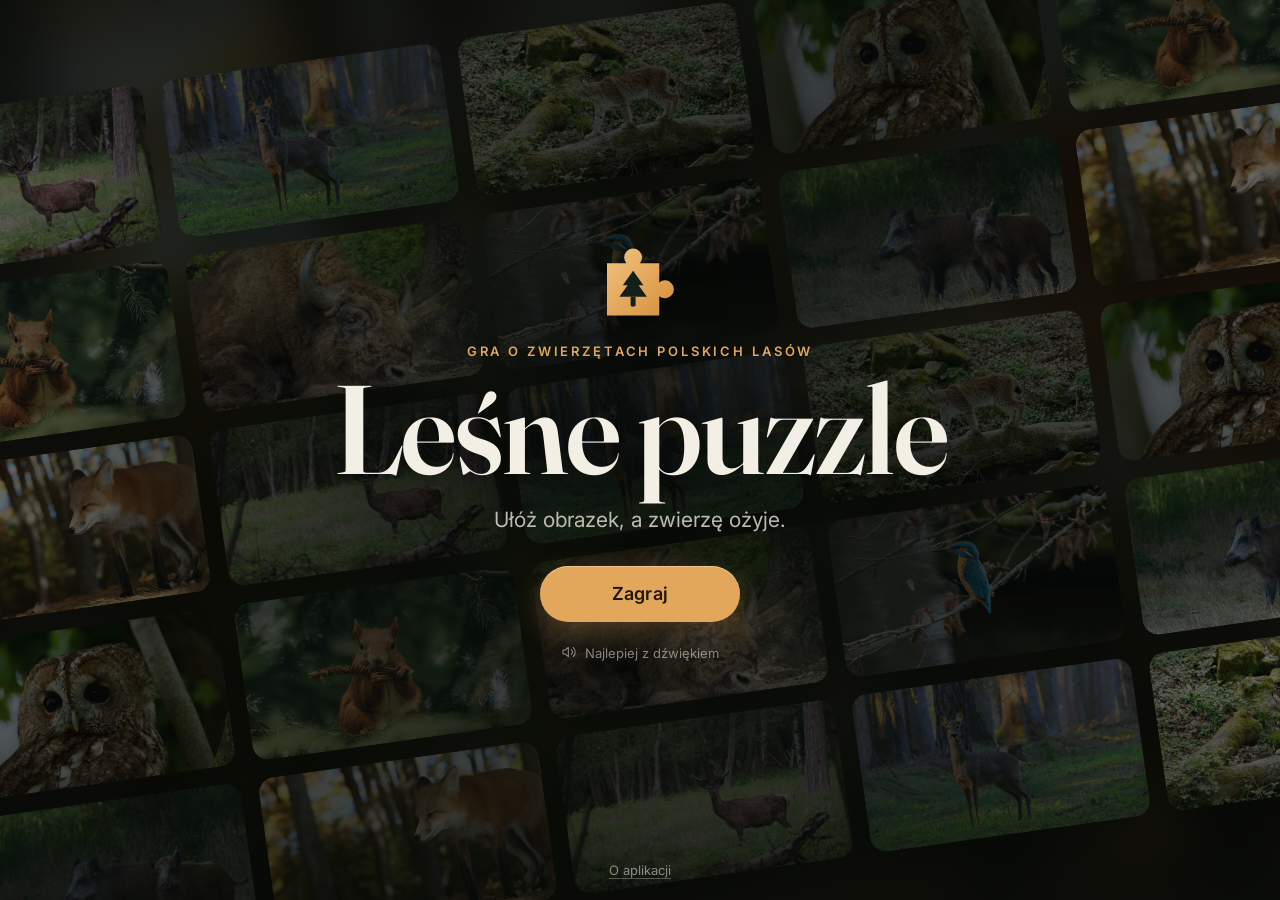
==== app/index.html @ a963c036 "Kody QR: ułóż wybrane zwierzę w telefonie, w trybie W pokoju Na komputerze bez AR wybór zwierzęcia o" ====
<!doctype html>
<html lang="pl">
  <head>
    <meta charset="utf-8">
    <meta name="viewport" content="width=device-width, initial-scale=1, viewport-fit=cover">
    <meta name="theme-color" content="#0b110d">
    <meta name="description" content="Gra o zwierzętach polskich lasów: ułóż puzzle, a obrazek ożyje.">
    <title>Leśne puzzle</title>
    <link rel="icon" href="media/ikona.svg" type="image/svg+xml">
    <link rel="manifest" href="manifest.json">
    <link rel="preconnect" href="https://fonts.googleapis.com">
    <link rel="preconnect" href="https://fonts.gstatic.com" crossorigin>
    <link rel="stylesheet" href="https://fonts.googleapis.com/css2?family=Fraunces:opsz,wght@9..144,500..700&family=Inter:wght@400..600&display=swap">
    <link rel="stylesheet" href="css/podstawa.css">
    <link rel="stylesheet" href="css/tytul.css">
    <link rel="stylesheet" href="css/menu.css">
    <link rel="stylesheet" href="css/gra.css">
    <link rel="stylesheet" href="css/info.css">
    <link rel="stylesheet" href="css/ar.css">
    <link rel="stylesheet" href="css/telefon.css">
    <script type="module" src="js/main.js"></script>
  </head>
  <body>
    <div class="app" id="app" data-screen="title">
      <div class="backdrop" id="backdrop" aria-hidden="true">
        <div class="backdrop__layer"></div>
        <div class="backdrop__layer"></div>
      </div>
      <div class="grain" aria-hidden="true"></div>

      <!-- Ekran tytułowy -->
      <section class="screen title" id="titleScreen" data-name="title" aria-labelledby="titleHeading">
        <div class="title__mosaic" id="mosaic" aria-hidden="true"></div>
        <div class="title__shade" aria-hidden="true"></div>
        <div class="title__content">
          <span class="title__logo" data-logo></span>
          <p class="overline title__overline">Gra o zwierzętach polskich lasów</p>
          <h1 class="title__heading" id="titleHeading">Leśne puzzle</h1>
          <p class="title__text" id="titleText">Ułóż obrazek, a zwierzę ożyje.</p>
          <button class="btn btn--primary btn--large title__button" id="enterButton" type="button" disabled>Zagraj</button>
          <p class="title__hint"><span data-icon="soundOn"></span>Najlepiej z dźwiękiem</p>
        </div>
        <footer class="title__footer">
          <button class="link" type="button" data-action="about">O aplikacji</button>
        </footer>
      </section>

      <!-- Wybór zwierzęcia i poziomu -->
      <section class="screen menu" id="menuScreen" data-name="menu" aria-labelledby="menuHeading" inert>
        <header class="menu__header">
          <div class="brand"><span data-logo></span><span class="brand__name">Leśne puzzle</span></div>
          <div class="tools">
            <button class="icon-btn" type="button" data-action="about" aria-label="O aplikacji"><span data-icon="info"></span></button>
            <button class="icon-btn sound-btn" type="button" aria-label="Wycisz dźwięk">
              <span class="sound-btn__on" data-icon="soundOn"></span><span class="sound-btn__off" data-icon="soundOff"></span>
            </button>
          </div>
        </header>
        <div class="menu__body">
          <div class="menu__intro">
            <div class="menu__titles">
              <p class="overline">Zwierzęta polskich lasów</p>
              <h2 class="menu__heading" id="menuHeading" tabindex="-1">Wybierz zwierzę</h2>
              <p class="menu__stats" id="menuStats"></p>
            </div>
            <div class="modes" id="modes" role="radiogroup" aria-label="Tryb gry" hidden></div>
            <div class="levels" id="levels" role="radiogroup" aria-label="Poziom trudności"></div>
          </div>
          <ul class="cards" id="cards" aria-label="Zwierzęta"></ul>
        </div>
      </section>

      <!-- Gra: plansza, ożywający obraz i informacja o zwierzęciu -->
      <section class="screen game" id="gameScreen" data-name="game" data-phase="idle" aria-labelledby="gameTitle" inert>
        <header class="topbar">
          <button class="icon-btn topbar__back" type="button" data-action="back" aria-label="Wróć do wyboru zwierząt">
            <span data-icon="back"></span><span class="topbar__back-label">Wszystkie zwierzęta</span>
          </button>
          <div class="topbar__titles">
            <h1 class="topbar__title" id="gameTitle"></h1>
            <p class="topbar__meta"><span id="gameMeta"></span><span class="topbar__hint" id="gameHint"></span></p>
          </div>
          <div class="meter" aria-hidden="true">
            <div class="meter__track" id="meter"></div>
            <span class="meter__text" id="meterText"></span>
          </div>
          <div class="tools">
            <button class="icon-btn" type="button" data-action="peek" aria-label="Pokaż na chwilę cały obrazek"><span data-icon="eye"></span></button>
            <button class="icon-btn sound-btn" type="button" aria-label="Wycisz dźwięk">
              <span class="sound-btn__on" data-icon="soundOn"></span><span class="sound-btn__off" data-icon="soundOff"></span>
            </button>
          </div>
        </header>

        <main class="table" id="table">
          <div class="tray" id="tray">
            <img class="tray__ghost" id="ghost" alt="">
            <svg class="tray__slots" id="slots" aria-hidden="true"></svg>
            <img class="tray__peek" id="peek" alt="">
          </div>
        </main>

        <div class="stage" id="stage">
          <div class="stage__media">
            <img class="stage__photo" id="photo" alt="">
            <video class="stage__video" id="video" playsinline preload="none"></video>
          </div>
          <div class="stage__sweep"></div>
        </div>

        <button class="btn btn--primary btn--large play-fallback" id="playFallback" type="button" hidden>▶ Zobacz, jak ożywa</button>
        <button class="btn btn--ghost btn--small skip" id="skipFilm" type="button">Pomiń<span data-icon="skip"></span></button>
        <section class="info" id="info" aria-label="Informacja o zwierzęciu"></section>
        <p class="sr-only" id="gameLive" role="status" aria-live="polite"></p>
      </section>

      <!-- Tryb „W pokoju”: warstwa przycisków nad obrazem z kamery. W sesji AR widać tylko tę sekcję. -->
      <section class="screen ar" id="arScreen" data-name="ar" data-phase="idle" aria-labelledby="arTitle" inert>
        <header class="topbar">
          <button class="icon-btn topbar__back" type="button" data-action="back" aria-label="Wróć do wyboru zwierząt">
            <span data-icon="back"></span>
          </button>
          <div class="topbar__titles">
            <h1 class="topbar__title" id="arTitle"></h1>
            <p class="topbar__meta"><span id="arMeta"></span></p>
          </div>
          <div class="meter" aria-hidden="true">
            <div class="meter__track" id="arMeter"></div>
            <span class="meter__text" id="arMeterText"></span>
          </div>
          <div class="tools">
            <button class="icon-btn" type="button" data-action="move-board" aria-label="Przestaw planszę"><span data-icon="move"></span></button>
            <button class="icon-btn" type="button" data-action="peek" aria-label="Pokaż na chwilę cały obrazek"><span data-icon="eye"></span></button>
            <button class="icon-btn sound-btn" type="button" aria-label="Wycisz dźwięk">
              <span class="sound-btn__on" data-icon="soundOn"></span><span class="sound-btn__off" data-icon="soundOff"></span>
            </button>
          </div>
        </header>

        <p class="ar__hint" id="arHint"></p>

        <div class="ar__sizes" id="arSizes" role="radiogroup" aria-label="Rozmiar planszy">
          <button class="ar__size" type="button" role="radio" data-size="stol">Stół</button>
          <button class="ar__size" type="button" role="radio" data-size="podloga">Podłoga</button>
        </div>

        <button class="btn btn--primary btn--large ar__start" id="arStart" type="button" hidden>Uruchom</button>
        <button class="btn btn--primary btn--large play-fallback" id="arPlayFallback" type="button" hidden>▶ Zobacz, jak ożywa</button>
        <button class="btn btn--ghost btn--small skip" id="arSkip" type="button">Pomiń<span data-icon="skip"></span></button>
        <section class="info" id="arInfo" aria-label="Informacja o zwierzęciu"></section>

        <div class="ar__confirm" id="arConfirm" role="alertdialog" aria-labelledby="arConfirmTitle" aria-describedby="arConfirmText" hidden>
          <div class="dialog__panel">
            <h2 class="dialog__title" id="arConfirmTitle"></h2>
            <p class="dialog__text" id="arConfirmText"></p>
            <div class="dialog__actions">
              <button class="btn btn--ghost" id="arConfirmCancel" type="button"></button>
              <button class="btn btn--primary" id="arConfirmOk" type="button"></button>
            </div>
          </div>
        </div>

        <p class="sr-only" id="arLive" role="status" aria-live="polite"></p>
        <p class="ar__fps" id="arFps" hidden></p>
      </section>

      <dialog class="dialog" id="confirmDialog" aria-labelledby="confirmTitle" aria-describedby="confirmText">
        <form class="dialog__panel" method="dialog">
          <h2 class="dialog__title" id="confirmTitle"></h2>
          <p class="dialog__text" id="confirmText"></p>
          <div class="dialog__actions">
            <button class="btn btn--ghost" id="confirmCancel" value="cancel" autofocus></button>
            <button class="btn btn--primary" id="confirmOk" value="ok"></button>
          </div>
        </form>
      </dialog>

      <dialog class="dialog dialog--wide" id="phoneDialog" aria-labelledby="phoneTitle" aria-describedby="phoneMeta">
        <form class="dialog__panel" method="dialog">
          <button class="icon-btn dialog__close" type="button" data-close aria-label="Zamknij"><span data-icon="close"></span></button>
          <h2 class="dialog__title phone__title" id="phoneTitle"></h2>
          <p class="phone__meta" id="phoneMeta"></p>
          <div class="phone__options">
            <section class="phone__option" aria-labelledby="phoneScreenLabel">
              <h3 class="phone__label" id="phoneScreenLabel">Na ekranie</h3>
              <img class="phone__thumb" id="phoneThumb" alt="">
              <p class="phone__text">Układasz myszką, tu, na tym komputerze.</p>
              <button class="btn btn--primary" value="ok" autofocus>Ułóż na ekranie</button>
            </section>
            <section class="phone__option" aria-labelledby="phoneQrLabel">
              <h3 class="phone__label" id="phoneQrLabel">Ułóż w telefonie</h3>
              <div class="phone__qr" id="phoneQr"></div>
              <p class="phone__text">Zeskanuj kod QR aparatem telefonu, a obrazek ułożysz na podłodze albo stole w swoim pokoju.</p>
              <p class="phone__small">Tryb W pokoju działa na Androidzie w Chrome. Na iPhonie ułożysz obrazek na ekranie telefonu.</p>
            </section>
          </div>
        </form>
      </dialog>

      <dialog class="dialog dialog--wide" id="aboutDialog" aria-labelledby="aboutTitle">
        <div class="dialog__panel about">
          <button class="icon-btn dialog__close" type="button" data-close aria-label="Zamknij"><span data-icon="close"></span></button>
          <div class="about__head">
            <span class="about__logo" data-logo></span>
            <div>
              <h2 class="dialog__title" id="aboutTitle">Leśne puzzle</h2>
              <p class="about__tagline">Interaktywna układanka przyrodnicza · wersja 1.0</p>
            </div>
          </div>

          <div class="tabs" role="tablist" aria-label="Informacje o aplikacji">
            <button class="tabs__tab" type="button" role="tab" id="tabAbout" aria-controls="panelAbout" aria-selected="true">O aplikacji</button>
            <button class="tabs__tab" type="button" role="tab" id="tabHowTo" aria-controls="panelHowTo" aria-selected="false" tabindex="-1">Jak grać</button>
            <button class="tabs__tab" type="button" role="tab" id="tabLegal" aria-controls="panelLegal" aria-selected="false" tabindex="-1">Informacje prawne</button>
          </div>

          <section class="tabs__panel" role="tabpanel" id="panelAbout" aria-labelledby="tabAbout" tabindex="0">
            <p>Leśne puzzle łączą klasyczną układankę z edukacją przyrodniczą. Każda plansza przedstawia jeden z dziewięciu gatunków typowych dla polskich lasów, od lisa i sarny po żubra i zimorodka. Ostatni element uruchamia sekwencję, w której fotografia płynnie przechodzi w ruch, a po niej pojawia się karta gatunku z najważniejszymi faktami i mapą występowania w Polsce.</p>
            <h3>Technologia</h3>
            <ul class="about__list">
              <li>Kształty elementów są wyznaczane proceduralnie z krzywych Béziera, dlatego każda rozgrywka dzieli obraz inaczej.</li>
              <li>Adaptacyjny silnik układu na bieżąco dobiera wielkość planszy i rozmieszczenie elementów do proporcji ekranu, od smartfona trzymanego pionowo po szeroki monitor.</li>
              <li>Kadr układanki odpowiada pierwszej klatce sekwencji wideo (1080p, 24&nbsp;kl./s), więc obraz przechodzi w ruch bez cięcia montażowego.</li>
              <li>Dźwięki interfejsu powstają w czasie rzeczywistym dzięki syntezie Web Audio, bez gotowych plików dźwiękowych.</li>
            </ul>
            <h3>Treści</h3>
            <p>Fakty przyrodnicze opracowano na podstawie publikacji naukowych oraz materiałów Ministerstwa Klimatu i Środowiska, GIOŚ, Lasów Państwowych, parków narodowych i National Geographic Polska. Liczebności gatunków podano według najnowszych dostępnych danych.</p>
          </section>

          <section class="tabs__panel" role="tabpanel" id="panelHowTo" aria-labelledby="tabHowTo" tabindex="0" hidden>
            <ul class="about__list">
              <li>Wybierz poziom trudności: łatwy (6 elementów), średni (12) lub trudny (24). Na wyższych poziomach plansza podpowiada coraz mniej.</li>
              <li>Przeciągaj elementy na planszę. Element upuszczony w pobliżu właściwego miejsca sam się do niego dopasuje.</li>
              <li>Przycisk z okiem na chwilę pokazuje cały obrazek.</li>
              <li>Na telefonach, które to obsługują, tryb „W pokoju” kładzie układankę na prawdziwej podłodze lub stole, widzianej przez kamerę. Uważaj na przeszkody, gdy chodzisz z telefonem.</li>
              <li>W trybie „W pokoju” zwierzęta na koniec wyskakują z obrazu.</li>
              <li>Na komputerze po wybraniu zwierzęcia możesz zeskanować kod QR telefonem i ułożyć to samo zwierzę w swoim pokoju. Listki i rekordy z telefonu zapisują się na telefonie.</li>
              <li>Za każde ułożenie na danym poziomie otrzymujesz listek. Do zdobycia jest 27 listków: po jednym za każdy poziom dla każdego gatunku.</li>
            </ul>
            <div class="about__footer">
              <p class="about__small">Postęp i rekordy czasu zapisują się tylko na tym urządzeniu.</p>
              <button class="btn btn--ghost btn--small" id="resetProgress" type="button">Wyzeruj postęp</button>
            </div>
          </section>

          <section class="tabs__panel about__legal" role="tabpanel" id="panelLegal" aria-labelledby="tabLegal" tabindex="0" hidden>
            <p class="about__copyright">© 2026 Leśne puzzle. Wszelkie prawa zastrzeżone, z wyjątkiem materiałów osób trzecich wykorzystanych na licencjach wymienionych poniżej. Kopiowanie, rozpowszechnianie i modyfikowanie aplikacji lub jej części bez zgody właściciela praw jest zabronione.</p>
            <h3>Obraz</h3>
            <p>Fotografie źródłowe pochodzą z serwisu Pexels i są wykorzystane na licencji Pexels. Animacje powstały metodą generatywnej syntezy wideo (AI) na bazie tych autentycznych fotografii przyrodniczych. Ujęcia przeszły selekcję i postprodukcję: korektę kadru, montaż oraz miks dźwięku, dla części gatunków z prawdziwymi nagraniami terenowymi.</p>
            <h3>Dźwięk</h3>
            <ul class="about__list">
              <li>Głos lisa: nagranie l3hrja, parsknięcie jelenia: nagranie DRAGON-STUDIO, oba z serwisu Pixabay, na licencji Pixabay.</li>
              <li>Głos rysia: <a href="https://freesound.org/people/YleArkisto/sounds/243496/" target="_blank" rel="noopener">„Ilves murisee ja mouruaa / One or two lynxes growling”</a>, YleArkisto, Freesound, licencja <a href="https://creativecommons.org/licenses/by/4.0/deed.pl" target="_blank" rel="noopener">CC BY 4.0</a>; fragment wycięty i zmiksowany z obrazem.</li>
              <li>Dźwięki interfejsu: synteza własna.</li>
            </ul>
            <h3>Kartografia i typografia</h3>
            <p>Kontur Polski: Natural Earth (domena publiczna). Przebieg rzek i zasięgi gatunków mają charakter poglądowy. Kroje pisma: Fraunces i Inter, SIL Open Font License 1.1.</p>
            <h3>Oprogramowanie</h3>
            <p>Tryb „W pokoju” korzysta z biblioteki Three.js, licencja MIT.</p>
            <h3>Kamera</h3>
            <p>Tryb „W pokoju” korzysta z kamery tylko po to, żeby pokazać grę w Twoim otoczeniu. Aplikacja nie zapisuje ani nie wysyła obrazu z kamery.</p>
            <h3>Prywatność</h3>
            <p>Aplikacja nie wymaga zakładania konta. Postęp gry jest przechowywany wyłącznie lokalnie, w pamięci tej przeglądarki. Kod QR powstaje na tym urządzeniu i zawiera tylko adres gry z wybranym zwierzęciem i poziomem.</p>
          </section>
        </div>
      </dialog>
    </div>
  </body>
</html>
---- app/css/podstawa.css ----
/* Leśne puzzle: kolory, czcionki, przyciski, tło i okna dialogowe wspólne dla wszystkich ekranów. */

:root {
  --bg: #0b110d;
  --bg-raised: #141d17;
  --ink: #f4efe4;
  --ink-soft: rgba(244, 239, 228, 0.76);
  --ink-faint: rgba(244, 239, 228, 0.52);
  --amber: #e3a75b;
  --amber-strong: #f1b76c;
  --amber-ink: #24170a;
  --glass: rgba(10, 16, 12, 0.6);
  --glass-strong: rgba(13, 20, 15, 0.9);
  --line: rgba(244, 239, 228, 0.12);
  --line-strong: rgba(244, 239, 228, 0.24);
  --font-display: "Fraunces", Georgia, "Times New Roman", serif;
  --font-ui: "Inter", system-ui, -apple-system, "Segoe UI", Roboto, sans-serif;
  --ease-out: cubic-bezier(0.22, 1, 0.36, 1);
  --ease-in-out: cubic-bezier(0.65, 0, 0.35, 1);
  --topbar-h: 72px;
  --gutter: clamp(16px, 3vw, 40px);
  --gutter-left: max(var(--gutter), env(safe-area-inset-left, 0px));
  --gutter-right: max(var(--gutter), env(safe-area-inset-right, 0px));
  color-scheme: dark;
}

* {
  box-sizing: border-box;
}

html,
body {
  margin: 0;
  height: 100%;
  overflow: hidden;
  overscroll-behavior: none;
  background: var(--bg);
  color: var(--ink);
  font-family: var(--font-ui);
  -webkit-font-smoothing: antialiased;
  -webkit-tap-highlight-color: transparent;
  -webkit-text-size-adjust: 100%;
}

button {
  font: inherit;
  color: inherit;
}

/* Atrybut hidden ma wygrywać z display ustawionym w klasach, np. .btn */
[hidden] {
  display: none !important;
}

img {
  -webkit-user-drag: none;
}

a {
  color: inherit;
  text-decoration-color: rgba(244, 239, 228, 0.35);
  text-underline-offset: 2px;
}

a:hover {
  text-decoration-color: currentColor;
}

:focus-visible {
  outline: 2px solid var(--amber-strong);
  outline-offset: 3px;
}

.app {
  position: fixed;
  inset: 0;
  overflow: hidden;
  /* clip, a nie samo hidden: przewinięcie przy fokusie przesuwałoby całą scenę */
  overflow: clip;
  user-select: none;
  -webkit-user-select: none;
  -webkit-touch-callout: none;
}

/* Winieta nad tłem, pod treścią */
.app::before {
  content: "";
  position: absolute;
  inset: 0;
  z-index: 1;
  pointer-events: none;
  background: radial-gradient(110% 85% at 50% 50%, transparent 45%, rgba(0, 0, 0, 0.55) 100%);
}

.sr-only {
  position: absolute;
  width: 1px;
  height: 1px;
  overflow: hidden;
  clip: rect(0 0 0 0);
  white-space: nowrap;
}

/* Tło: rozmyte zdjęcie zwierzęcia, ciemne jak las o zmierzchu */
.backdrop {
  position: absolute;
  inset: -60px;
  z-index: 0;
}

.backdrop__layer {
  position: absolute;
  inset: 0;
  background: center / cover no-repeat;
  filter: blur(30px) saturate(1.15) brightness(0.4);
  opacity: 0;
  transition: opacity 1.2s ease;
}

.backdrop__layer.is-on {
  opacity: 1;
}

/* Delikatne ziarno, żeby ciemne gradienty nie robiły pasków */
.grain {
  position: absolute;
  inset: 0;
  z-index: 1;
  pointer-events: none;
  opacity: 0.07;
  mix-blend-mode: overlay;
  background-image: url("data:image/svg+xml,%3Csvg xmlns='http://www.w3.org/2000/svg' width='160' height='160'%3E%3Cfilter id='n'%3E%3CfeTurbulence type='fractalNoise' baseFrequency='.85' numOctaves='2' stitchTiles='stitch'/%3E%3C/filter%3E%3Crect width='100%25' height='100%25' filter='url(%23n)'/%3E%3C/svg%3E");
}

/* Ekrany leżą jeden na drugim; widoczny jest ten z data-screen na .app */
.screen {
  position: absolute;
  inset: 0;
  z-index: 2;
  opacity: 0;
  visibility: hidden;
  transition: opacity 0.6s ease, visibility 0s linear 0.6s;
}

.app[data-screen="title"] .title,
.app[data-screen="menu"] .menu,
.app[data-screen="game"] .game {
  z-index: 3;
  opacity: 1;
  visibility: visible;
  transition: opacity 0.6s ease, visibility 0s;
}

/* Napis nad tytułem */
.overline {
  margin: 0;
  color: var(--amber);
  font-size: 13px;
  font-weight: 600;
  letter-spacing: 0.22em;
  text-transform: uppercase;
}

/* Znak aplikacji */
.logo {
  display: block;
  width: 100%;
  height: 100%;
}

.brand {
  display: flex;
  align-items: center;
  gap: 10px;
  min-width: 0;
}

.brand [data-logo] {
  flex: none;
  width: 34px;
  height: 34px;
}

.brand__name {
  font-family: var(--font-display);
  font-size: 22px;
  font-weight: 600;
  letter-spacing: 0.005em;
  white-space: nowrap;
}

/* Przyciski */
.btn {
  appearance: none;
  display: inline-flex;
  align-items: center;
  justify-content: center;
  gap: 9px;
  border: 0;
  border-radius: 999px;
  padding: 14px 26px;
  font-size: 16px;
  font-weight: 600;
  letter-spacing: 0.01em;
  line-height: 1.2;
  white-space: nowrap;
  cursor: pointer;
  transition: transform 0.15s ease, background 0.2s ease, box-shadow 0.2s ease, opacity 0.3s ease, color 0.2s ease;
}

.btn svg {
  flex: none;
  width: 18px;
  height: 18px;
}

.btn:active {
  transform: scale(0.97);
}

.btn:disabled {
  opacity: 0.5;
  cursor: progress;
}

.btn--primary {
  background: var(--amber);
  color: var(--amber-ink);
  box-shadow: 0 10px 30px rgba(227, 167, 91, 0.28), inset 0 1px 0 rgba(255, 255, 255, 0.35);
}

.btn--primary:hover:not(:disabled) {
  background: var(--amber-strong);
}

.btn--ghost {
  background: rgba(244, 239, 228, 0.07);
  box-shadow: inset 0 0 0 1px rgba(244, 239, 228, 0.26);
}

.btn--ghost:hover {
  background: rgba(244, 239, 228, 0.13);
}

.btn--large {
  padding: 17px 40px;
  font-size: 18px;
}

.btn--small {
  padding: 10px 18px;
  font-size: 14px;
}

.icon-btn {
  appearance: none;
  display: inline-grid;
  place-items: center;
  flex: none;
  width: 44px;
  height: 44px;
  padding: 0;
  border: 0;
  border-radius: 999px;
  cursor: pointer;
  background: rgba(10, 16, 12, 0.5);
  box-shadow: inset 0 0 0 1px rgba(244, 239, 228, 0.18);
  backdrop-filter: blur(10px);
  -webkit-backdrop-filter: blur(10px);
  transition: opacity 0.4s ease, background 0.2s ease, box-shadow 0.2s ease, transform 0.15s ease;
}

.icon-btn:hover {
  background: rgba(10, 16, 12, 0.78);
  box-shadow: inset 0 0 0 1px rgba(244, 239, 228, 0.32);
}

.icon-btn:active {
  transform: scale(0.94);
}

.icon-btn svg {
  width: 22px;
  height: 22px;
}

.icon-btn > span {
  display: grid;
  place-items: center;
}

.tools {
  display: flex;
  align-items: center;
  gap: 10px;
}

/* Wyciszenie: wszystkie przyciski dźwięku pokazują ten sam stan */
.sound-btn__off,
.app.is-muted .sound-btn__on {
  display: none !important;
}

.app.is-muted .sound-btn__off {
  display: grid !important;
}

.link {
  appearance: none;
  padding: 6px 4px;
  border: 0;
  background: none;
  cursor: pointer;
  color: var(--ink-faint);
  font-size: 13px;
  text-decoration: underline;
  text-decoration-color: rgba(244, 239, 228, 0.3);
  text-underline-offset: 3px;
  transition: color 0.2s ease;
}

.link:hover {
  color: var(--ink);
}

/* Listki za ułożone obrazki: kontur albo wypełnienie */
.leaf {
  display: block;
  flex: none;
  width: 16px;
  height: 16px;
}

.leaf__blade,
.leaf__vein {
  fill: none;
  stroke: rgba(244, 239, 228, 0.42);
  stroke-width: 1.5;
  stroke-linecap: round;
  stroke-linejoin: round;
}

.leaf.is-filled .leaf__blade {
  fill: var(--amber);
  stroke: var(--amber);
}

.leaf.is-filled .leaf__vein {
  stroke: rgba(36, 23, 10, 0.75);
}

/* Okna dialogowe */
.dialog {
  width: min(480px, calc(100vw - 32px));
  max-width: none;
  max-height: calc(100dvh - 32px);
  padding: 0;
  border: 0;
  background: transparent;
  color: var(--ink);
  overflow: visible;
  user-select: text;
  -webkit-user-select: text;
}

.dialog--wide {
  width: min(620px, calc(100vw - 32px));
}

/* Fokus trafia od razu do środka okna, samo okno nie potrzebuje obwódki */
.dialog:focus-visible {
  outline: none;
}

.dialog[open] {
  animation: dialog-in 0.35s var(--ease-out);
}

.dialog::backdrop {
  background: rgba(4, 7, 5, 0.62);
  backdrop-filter: blur(6px);
  -webkit-backdrop-filter: blur(6px);
}

@keyframes dialog-in {
  from {
    opacity: 0;
    transform: translateY(14px) scale(0.98);
  }
}

.dialog__panel {
  position: relative;
  max-height: calc(100dvh - 32px);
  overflow-y: auto;
  padding: clamp(22px, 4vw, 32px);
  border-radius: 24px;
  background: var(--glass-strong);
  box-shadow: inset 0 0 0 1px var(--line), 0 30px 80px rgba(0, 0, 0, 0.5);
  backdrop-filter: blur(20px) saturate(1.2);
  -webkit-backdrop-filter: blur(20px) saturate(1.2);
}

.dialog__title {
  margin: 0 0 10px;
  font-family: var(--font-display);
  font-size: 28px;
  font-weight: 600;
  line-height: 1.1;
}

.dialog__text {
  margin: 0 0 24px;
  font-size: 15.5px;
  line-height: 1.5;
  color: var(--ink-soft);
}

.dialog__actions {
  display: flex;
  flex-wrap: wrap;
  justify-content: flex-end;
  gap: 10px;
}

.dialog__close {
  position: absolute;
  top: 16px;
  right: 16px;
}

/* O aplikacji */
.about {
  font-size: 15px;
  line-height: 1.55;
  color: var(--ink-soft);
}

.about__head {
  display: flex;
  align-items: center;
  gap: 14px;
  margin: 0 48px 18px 0;
}

.about__head .dialog__title {
  margin: 0;
}

.about__logo {
  flex: none;
  width: 52px;
  height: 52px;
}

.about__tagline {
  margin: 2px 0 0;
  font-size: 13px;
  color: var(--ink-faint);
}

.about p {
  margin: 0 0 12px;
}

.about h3 {
  margin: 22px 0 8px;
  color: var(--ink);
  font-size: 13px;
  font-weight: 600;
  letter-spacing: 0.14em;
  text-transform: uppercase;
}

.about__list {
  margin: 0;
  padding-left: 20px;
}

.about__list li + li {
  margin-top: 6px;
}

.about__list--small,
.about__small {
  font-size: 13.5px;
}

.about__footer {
  display: flex;
  flex-wrap: wrap;
  align-items: center;
  justify-content: space-between;
  gap: 12px;
  margin-top: 24px;
  padding-top: 18px;
  border-top: 1px solid var(--line);
}

.about__footer p {
  margin: 0;
  color: var(--ink-faint);
}

/* Zakładki w oknie „O aplikacji”: podkreślenie pod wybraną */
.tabs {
  display: flex;
  gap: 4px;
  margin: 0 0 20px;
  overflow-x: auto;
  border-bottom: 1px solid var(--line);
  scrollbar-width: none;
}

.tabs__tab {
  appearance: none;
  position: relative;
  flex: none;
  padding: 10px 14px 12px;
  border: 0;
  background: none;
  cursor: pointer;
  color: var(--ink-faint);
  font-size: 14px;
  font-weight: 600;
  white-space: nowrap;
  transition: color 0.2s ease;
}

.tabs__tab:hover,
.tabs__tab[aria-selected="true"] {
  color: var(--ink);
}

.tabs__tab::after {
  content: "";
  position: absolute;
  left: 12px;
  right: 12px;
  bottom: -1px;
  height: 2px;
  border-radius: 2px;
  background: var(--amber);
  transform: scaleX(0);
  transition: transform 0.3s var(--ease-out);
}

.tabs__tab[aria-selected="true"]::after {
  transform: none;
}

.tabs__tab:focus-visible {
  outline-offset: -2px;
  border-radius: 8px;
}

/* Na telefonie trzy zakładki mieszczą się w jednym rzędzie bez przewijania */
@media (max-width: 420px) {
  .tabs {
    justify-content: space-between;
    gap: 2px;
  }

  .tabs__tab {
    padding: 10px 7px 12px;
    font-size: 13px;
  }

  .tabs__tab::after {
    left: 5px;
    right: 5px;
  }
}

.tabs__panel {
  min-height: 280px;
  animation: tab-in 0.35s var(--ease-out);
}

.tabs__panel:focus-visible {
  outline: 2px solid rgba(241, 183, 108, 0.45);
  outline-offset: 6px;
  border-radius: 10px;
}

.tabs__panel > :first-child {
  margin-top: 0;
}

@keyframes tab-in {
  from {
    opacity: 0;
    transform: translateY(6px);
  }
}

/* Informacje prawne: drobniejszy druk */
.about__legal {
  font-size: 14px;
}

.about__copyright {
  margin: 0 0 6px !important;
  padding: 12px 14px;
  border-radius: 12px;
  background: rgba(244, 239, 228, 0.05);
  box-shadow: inset 0 0 0 1px var(--line);
  color: var(--ink-soft);
  font-size: 13px;
  line-height: 1.5;
}

@media (max-aspect-ratio: 1/1), (max-height: 520px) {
  :root {
    --topbar-h: 60px;
  }
}

@media (prefers-reduced-motion: reduce) {
  *,
  *::before,
  *::after {
    animation-duration: 0.01ms !important;
    animation-iteration-count: 1 !important;
    scroll-behavior: auto !important;
  }
}
---- app/css/tytul.css ----
/* Ekran tytułowy: przesuwające się rzędy miniatur zwierząt, nazwa gry i jeden przycisk. */

.title {
  display: grid;
  place-items: center;
  padding: 24px;
  overflow: hidden;
  text-align: center;
}

/* Mozaika lekko przechylona, żeby rzędy płynęły po skosie */
.title__mosaic {
  position: absolute;
  inset: -20% -30%;
  display: flex;
  flex-direction: column;
  justify-content: center;
  gap: clamp(12px, 1.4vw, 20px);
  opacity: 0;
  transform: rotate(-8deg);
  transition: opacity 1.6s ease;
}

.title__mosaic.is-ready {
  opacity: 1;
}

.title__row {
  display: flex;
  flex: none;
  gap: clamp(12px, 1.4vw, 20px);
  width: max-content;
  animation: mosaic-slide 150s linear infinite;
}

.title__row:nth-child(even) {
  animation-direction: reverse;
  animation-duration: 170s;
}

.title__row img {
  display: block;
  flex: none;
  width: clamp(220px, 22vw, 400px);
  aspect-ratio: 16 / 9;
  object-fit: cover;
  border-radius: 16px;
  filter: saturate(0.92) brightness(0.85);
  box-shadow: 0 18px 40px rgba(0, 0, 0, 0.45);
}

@keyframes mosaic-slide {
  to {
    transform: translateX(-50%);
  }
}

/* Poza ekranem tytułowym mozaika stoi, żeby nie zużywać baterii */
.app:not([data-screen="title"]) .title__row {
  animation-play-state: paused;
}

/* Ciemny środek pod napisem, jaśniejsze krawędzie z mozaiką */
.title__shade {
  position: absolute;
  inset: 0;
  background:
    radial-gradient(56% 58% at 50% 50%, rgba(6, 10, 7, 0.9) 0%, rgba(6, 10, 7, 0.72) 55%, rgba(6, 10, 7, 0.5) 100%),
    linear-gradient(180deg, rgba(6, 10, 7, 0.4) 0%, rgba(6, 10, 7, 0) 25%, rgba(6, 10, 7, 0) 75%, rgba(6, 10, 7, 0.6) 100%);
}

.title__content {
  position: relative;
  max-width: 720px;
}

.title__content > * {
  animation: title-in 1.1s var(--ease-out) both;
}

.title__logo {
  display: block;
  width: clamp(64px, 10vh, 88px);
  height: clamp(64px, 10vh, 88px);
  margin: 0 auto 18px;
  filter: drop-shadow(0 10px 30px rgba(0, 0, 0, 0.45));
  animation-delay: 0.1s;
}

.title__overline {
  animation-delay: 0.2s;
}

.title__heading {
  margin: 10px 0 18px;
  font-family: var(--font-display);
  font-size: clamp(60px, 14vh, 150px);
  font-weight: 600;
  line-height: 0.95;
  letter-spacing: -0.015em;
  text-shadow: 0 10px 40px rgba(0, 0, 0, 0.45);
  animation-delay: 0.3s;
}

.title__text {
  margin: 0 0 34px;
  font-size: clamp(17px, 2.4vh, 21px);
  color: var(--ink-soft);
  animation-delay: 0.45s;
}

.title__button {
  min-width: 200px;
  animation-delay: 0.6s;
}

.title__hint {
  display: flex;
  align-items: center;
  justify-content: center;
  gap: 8px;
  margin: 22px 0 0;
  font-size: 13px;
  color: var(--ink-faint);
  animation-delay: 0.75s;
}

.title__hint svg {
  width: 16px;
  height: 16px;
}

.title__footer {
  position: absolute;
  left: 0;
  right: 0;
  bottom: max(16px, env(safe-area-inset-bottom, 0px));
  display: flex;
  justify-content: center;
  animation: title-in 1.1s var(--ease-out) 0.9s both;
}

@keyframes title-in {
  from {
    opacity: 0;
    transform: translateY(18px);
  }
}

@media (max-height: 520px) {
  .title__logo {
    display: none;
  }

  .title__text {
    margin-bottom: 20px;
  }

  .title__hint {
    margin-top: 14px;
  }
}
---- app/css/menu.css ----
/* Menu: wybór poziomu trudności i zwierzęcia. */

.menu {
  display: flex;
  flex-direction: column;
  --card-gap: clamp(12px, 1.5vw, 22px);
  --intro-h: 118px;
  /* Trzy rzędy kart mieszczą się na ekranie bez przewijania, chyba że karty byłyby za małe. */
  --card-w: max(236px, min(calc((100vw - var(--gutter-left) - var(--gutter-right) - var(--card-gap) * 2) / 3), calc((100vh - var(--topbar-h) - var(--intro-h) - 40px - var(--card-gap) * 2) / 3 * 16 / 9)));
  --grid-w: calc(var(--card-w) * 3 + var(--card-gap) * 2);
}

@supports (height: 100dvh) {
  .menu {
    --card-w: max(236px, min(calc((100vw - var(--gutter-left) - var(--gutter-right) - var(--card-gap) * 2) / 3), calc((100dvh - var(--topbar-h) - var(--intro-h) - 40px - var(--card-gap) * 2) / 3 * 16 / 9)));
  }
}

.menu__header {
  flex: none;
  display: flex;
  align-items: center;
  justify-content: space-between;
  gap: 16px;
  height: var(--topbar-h);
  padding: 0 var(--gutter-right) 0 var(--gutter-left);
}

.menu__body {
  flex: 1;
  min-height: 0;
  display: flex;
  flex-direction: column;
  align-items: center;
  overflow-y: auto;
  overscroll-behavior: contain;
  padding: 4px var(--gutter-right) max(28px, env(safe-area-inset-bottom, 0px)) var(--gutter-left);
  scrollbar-width: thin;
  scrollbar-color: rgba(244, 239, 228, 0.2) transparent;
}

.menu__intro {
  display: flex;
  flex-wrap: wrap;
  align-items: flex-end;
  justify-content: space-between;
  gap: 18px 32px;
  width: var(--grid-w);
  max-width: 100%;
  margin: 0 0 22px;
}

.menu__heading {
  margin: 6px 0 8px;
  font-family: var(--font-display);
  font-size: clamp(32px, 5vh, 48px);
  font-weight: 600;
  line-height: 1;
  letter-spacing: -0.01em;
}

.menu__heading:focus {
  outline: none;
}

.menu__stats {
  display: flex;
  align-items: center;
  gap: 8px;
  margin: 0;
  font-size: 14px;
  color: var(--ink-soft);
}

.menu__stats strong {
  color: var(--ink);
  font-weight: 600;
}

/* Przełącznik poziomu: trzy segmenty i bursztynowy suwak pod wybranym */
.levels {
  position: relative;
  display: grid;
  grid-template-columns: repeat(3, minmax(0, 1fr));
  padding: 5px;
  border-radius: 18px;
  background: rgba(8, 12, 9, 0.55);
  box-shadow: inset 0 0 0 1px var(--line);
  backdrop-filter: blur(12px);
  -webkit-backdrop-filter: blur(12px);
}

.levels__thumb {
  position: absolute;
  top: 5px;
  bottom: 5px;
  left: 5px;
  width: calc((100% - 10px) / 3);
  border-radius: 13px;
  background: var(--amber);
  box-shadow: 0 8px 24px rgba(227, 167, 91, 0.32), inset 0 1px 0 rgba(255, 255, 255, 0.35);
  transform: translateX(calc(var(--index, 0) * 100%));
  transition: transform 0.5s var(--ease-out);
}

.levels__option {
  position: relative;
  z-index: 1;
  display: grid;
  grid-template-columns: auto 1fr;
  grid-template-rows: auto auto;
  column-gap: 10px;
  align-items: center;
  min-width: 0;
  padding: 9px 20px 9px 12px;
  border: 0;
  border-radius: 13px;
  background: none;
  cursor: pointer;
  text-align: left;
  color: var(--ink-soft);
  transition: color 0.3s ease;
}

.levels__option:hover {
  color: var(--ink);
}

.levels__option[aria-checked="true"] {
  color: var(--amber-ink);
}

.levels__option:focus-visible {
  outline-offset: -3px;
}

.grid-icon {
  grid-row: 1 / span 2;
  width: 28px;
  height: auto;
}

.levels__name {
  font-size: 15px;
  font-weight: 600;
  line-height: 1.25;
}

.levels__count {
  font-size: 12px;
  line-height: 1.25;
  white-space: nowrap;
  opacity: 0.78;
}

/* Karty zwierząt */
.cards {
  display: grid;
  grid-template-columns: repeat(3, var(--card-w));
  gap: var(--card-gap);
  margin: 0;
  padding: 0;
  list-style: none;
}

.card {
  position: relative;
  display: block;
  width: 100%;
  aspect-ratio: 16 / 9;
  padding: 0;
  border: 0;
  border-radius: 18px;
  overflow: hidden;
  isolation: isolate;
  cursor: pointer;
  text-align: left;
  background: var(--bg-raised);
  box-shadow: 0 16px 36px rgba(0, 0, 0, 0.35), 0 2px 6px rgba(0, 0, 0, 0.3);
  transition: transform 0.45s var(--ease-out), box-shadow 0.45s var(--ease-out);
}

/* Cienka ramka nad zdjęciem; na najechanie zmienia się w bursztynową */
.card::after {
  content: "";
  position: absolute;
  inset: 0;
  z-index: 3;
  border-radius: inherit;
  box-shadow: inset 0 0 0 1px rgba(244, 239, 228, 0.12);
  pointer-events: none;
  transition: box-shadow 0.3s ease;
}

.card__img {
  position: absolute;
  inset: 0;
  width: 100%;
  height: 100%;
  object-fit: cover;
  transition: transform 0.9s var(--ease-out);
}

.card__shade {
  position: absolute;
  inset: 0;
  background: linear-gradient(180deg, rgba(5, 8, 6, 0) 42%, rgba(5, 8, 6, 0.8) 100%);
}

.card__body {
  position: absolute;
  left: 16px;
  right: 76px;
  bottom: 13px;
  display: flex;
  flex-direction: column;
  gap: 2px;
}

.card__name {
  font-family: var(--font-display);
  font-size: clamp(20px, calc(var(--card-w) * 0.078), 30px);
  font-weight: 600;
  line-height: 1.05;
  text-shadow: 0 2px 14px rgba(0, 0, 0, 0.55);
}

.card__latin {
  font-size: 12px;
  font-style: italic;
  color: rgba(244, 239, 228, 0.66);
  white-space: nowrap;
  overflow: hidden;
  text-overflow: ellipsis;
}

.card__leaves {
  position: absolute;
  z-index: 2;
  top: 10px;
  right: 10px;
  display: flex;
  gap: 3px;
  padding: 6px 8px;
  border-radius: 999px;
  background: rgba(8, 12, 9, 0.5);
  box-shadow: inset 0 0 0 1px rgba(244, 239, 228, 0.12);
  backdrop-filter: blur(8px);
  -webkit-backdrop-filter: blur(8px);
}

.card__leaves .leaf {
  width: 15px;
  height: 15px;
}

.card__best {
  position: absolute;
  right: 14px;
  bottom: 14px;
  display: flex;
  align-items: center;
  gap: 5px;
  font-size: 12.5px;
  font-weight: 600;
  font-variant-numeric: tabular-nums;
  color: var(--ink-soft);
}

.card__best svg {
  width: 14px;
  height: 14px;
}

@media (hover: hover) {
  .card:hover {
    transform: translateY(-4px);
    box-shadow: 0 26px 50px rgba(0, 0, 0, 0.45), 0 2px 6px rgba(0, 0, 0, 0.3);
  }

  .card:hover .card__img {
    transform: scale(1.06);
  }

  .card:hover::after {
    box-shadow: inset 0 0 0 1.5px rgba(227, 167, 91, 0.8);
  }
}

.card:active {
  transform: scale(0.985);
}

.card:focus-visible {
  outline-offset: 4px;
}

/* Wejście do menu: nagłówek i karty wsuwają się po kolei */
.menu.is-entering .menu__intro,
.menu.is-entering .cards__item {
  animation: menu-in 0.8s var(--ease-out) both;
}

.menu.is-entering .cards__item {
  animation-delay: calc(var(--i) * 45ms + 0.12s);
}

@keyframes menu-in {
  from {
    opacity: 0;
    transform: translateY(22px);
  }
}

/* Tablet trzymany pionowo i wąskie okna: dwie kolumny, przewijanie */
@media (max-width: 860px), (max-aspect-ratio: 1/1) {
  .menu {
    --card-w: calc((100vw - var(--gutter-left) - var(--gutter-right) - var(--card-gap)) / 2);
    --grid-w: 100%;
  }

  .cards {
    grid-template-columns: repeat(2, minmax(0, 1fr));
    width: 100%;
  }

  .menu__intro {
    flex-direction: column;
    align-items: stretch;
  }
}

/* Telefon */
@media (max-width: 560px) {
  .brand__name {
    font-size: 19px;
  }

  .brand [data-logo] {
    width: 30px;
    height: 30px;
  }

  .menu__intro {
    margin-bottom: 18px;
  }

  .card {
    aspect-ratio: 4 / 3;
    border-radius: 14px;
  }

  .card__body {
    left: 12px;
    right: 12px;
    bottom: 10px;
  }

  .card__name {
    font-size: 19px;
  }

  .card__latin,
  .card__best {
    display: none;
  }

  .card__leaves {
    top: 7px;
    right: 7px;
    padding: 4px 6px;
  }

  .card__leaves .leaf {
    width: 12px;
    height: 12px;
  }

  .levels__option {
    grid-template-columns: 1fr;
    justify-items: center;
    padding: 8px 4px;
    text-align: center;
  }

  .levels__option .grid-icon {
    display: none;
  }
}
---- app/css/gra.css ----
/* Ekran gry: pasek u góry, plansza z elementami i scena, na której obraz ożywa. */

/* Górny pasek */
.topbar {
  position: absolute;
  z-index: 50;
  top: 0;
  left: 0;
  right: 0;
  display: flex;
  align-items: center;
  gap: 16px;
  height: var(--topbar-h);
  padding: 0 var(--gutter-right) 0 var(--gutter-left);
  transition: opacity 0.6s ease;
}

.game[data-phase="reveal"] .topbar,
.game[data-phase="video"] .topbar,
.game[data-phase="idle"] .topbar {
  opacity: 0;
  pointer-events: none;
}

.topbar__back {
  display: inline-flex;
  align-items: center;
  justify-content: center;
  gap: 8px;
  width: auto;
  min-width: 44px;
  padding: 0 11px;
  transition: opacity 0.4s ease, background 0.2s ease, box-shadow 0.2s ease, padding 0.4s var(--ease-out);
}

.topbar__back-label {
  display: none !important;
  font-size: 14px;
  font-weight: 600;
  white-space: nowrap;
}

/* Na ekranie z informacją powrót do menu jest podpisany */
.game[data-phase="info"] .topbar__back {
  padding: 0 18px 0 12px;
}

.game[data-phase="info"] .topbar__back-label {
  display: inline !important;
}

.topbar__titles {
  display: flex;
  flex: 1;
  align-items: baseline;
  gap: 16px;
  min-width: 0;
  transition: opacity 0.4s ease;
}

.topbar__title {
  flex: none;
  margin: 0;
  font-family: var(--font-display);
  font-size: 30px;
  font-weight: 600;
  letter-spacing: 0.01em;
}

.topbar__meta {
  margin: 0;
  min-width: 0;
  overflow: hidden;
  font-size: 14px;
  color: var(--ink-faint);
  white-space: nowrap;
  text-overflow: ellipsis;
}

.topbar__hint::before {
  content: "·";
  margin: 0 9px;
}

.topbar__hint.is-hidden {
  display: none;
}

.meter {
  display: flex;
  align-items: center;
  gap: 12px;
  transition: opacity 0.4s ease;
}

.meter__track {
  display: flex;
  gap: 3px;
  width: clamp(96px, 15vw, 210px);
}

.meter__track i {
  flex: 1;
  height: 6px;
  border-radius: 3px;
  background: rgba(244, 239, 228, 0.14);
  box-shadow: inset 0 0 0 1px rgba(244, 239, 228, 0.12);
  transition: background 0.35s ease, box-shadow 0.35s ease;
}

.meter__track i.is-on {
  background: var(--amber);
  box-shadow: 0 0 10px rgba(227, 167, 91, 0.55);
}

.meter__text {
  min-width: 3.4em;
  font-size: 14px;
  font-weight: 600;
  font-variant-numeric: tabular-nums;
  text-align: right;
}

.game[data-phase="info"] .topbar__titles,
.game[data-phase="info"] .meter,
.game[data-phase="info"] [data-action="peek"] {
  opacity: 0;
  visibility: hidden;
}

.game[data-phase="intro"] [data-action="peek"] {
  opacity: 0.4;
  pointer-events: none;
}

/* Stół z planszą i elementami */
.table {
  position: absolute;
  inset: 0;
  z-index: 5;
  touch-action: none;
  transition: opacity 0.6s ease;
}

.table.is-hidden {
  opacity: 0;
  pointer-events: none;
}

.tray {
  position: absolute;
  z-index: 1;
  overflow: hidden;
  border-radius: 3px;
  background: rgba(4, 7, 5, 0.55);
  box-shadow:
    inset 0 0 0 1px rgba(244, 239, 228, 0.08),
    inset 0 3px 18px rgba(0, 0, 0, 0.65),
    0 0 0 10px rgba(244, 239, 228, 0.035),
    0 24px 70px rgba(0, 0, 0, 0.45);
}

.tray__ghost,
.tray__peek {
  position: absolute;
  inset: 0;
  width: 100%;
  height: 100%;
  object-fit: cover;
  opacity: 0;
  pointer-events: none;
}

/* Podpowiedź na planszy: na łatwym poziomie kolorowa, na średnim i trudnym szara */
.tray__ghost {
  filter: grayscale(0.5) brightness(0.9);
  transition: opacity 1.2s ease;
}

.tray.is-mono .tray__ghost {
  filter: grayscale(1) brightness(0.95) contrast(0.9);
}

.tray.is-ready .tray__ghost {
  opacity: var(--ghost-opacity, 0.26);
}

/* „Oko”: przez chwilę cały obrazek, jak zdjęcie na pudełku */
.tray__peek {
  transition: opacity 0.35s ease;
}

.tray.is-peeking .tray__peek {
  opacity: 1;
}

.tray__slots {
  position: absolute;
  inset: 0;
  width: 100%;
  height: 100%;
  overflow: visible;
  opacity: 0;
  transition: opacity 1.2s ease;
}

.tray.is-ready .tray__slots {
  opacity: 1;
}

.tray__slots path {
  fill: transparent;
  stroke: rgba(244, 239, 228, 0.24);
  stroke-width: 1;
  transition: stroke 0.2s ease, fill 0.2s ease;
}

.tray__slots path.is-near {
  fill: rgba(227, 167, 91, 0.14);
  stroke: var(--amber);
  stroke-width: 2;
}

.tray__slots path.is-filled {
  stroke: transparent;
}

/* Elementy puzzli */
.piece {
  position: absolute;
  z-index: 3;
  left: 0;
  top: 0;
  pointer-events: none;
  will-change: transform;
}

.piece__body {
  position: relative;
  transform-origin: 50% 50%;
}

.piece__img {
  display: block;
  filter: drop-shadow(0 1px 1px rgba(0, 0, 0, 0.5)) drop-shadow(0 6px 10px rgba(0, 0, 0, 0.35)) brightness(1);
  transition: filter 0.25s ease;
}

.piece.is-lifted .piece__img {
  filter: drop-shadow(0 2px 3px rgba(0, 0, 0, 0.35)) drop-shadow(0 22px 26px rgba(0, 0, 0, 0.45)) brightness(1.03);
}

.piece.is-placed .piece__img {
  filter: drop-shadow(0 0 1px rgba(0, 0, 0, 0.45)) drop-shadow(0 0 0 rgba(0, 0, 0, 0)) brightness(1);
}

.piece.is-snapped .piece__img {
  animation: snap-glow 0.8s ease-out;
}

@keyframes snap-glow {
  0% {
    filter: drop-shadow(0 0 1px rgba(0, 0, 0, 0.45)) drop-shadow(0 0 0 rgba(255, 214, 150, 0)) brightness(1.3);
  }
  30% {
    filter: drop-shadow(0 0 1px rgba(0, 0, 0, 0.45)) drop-shadow(0 0 16px rgba(255, 214, 150, 0.9)) brightness(1.18);
  }
  100% {
    filter: drop-shadow(0 0 1px rgba(0, 0, 0, 0.45)) drop-shadow(0 0 0 rgba(255, 214, 150, 0)) brightness(1);
  }
}

.piece__hit {
  position: absolute;
  inset: 0;
  pointer-events: auto;
  touch-action: none;
  cursor: grab;
}

.piece.is-lifted .piece__hit {
  cursor: grabbing;
}

.piece.is-placed .piece__hit {
  pointer-events: none;
}

/* Obrazek, który przylatuje z menu na planszę, zanim powstaną z niego elementy */
.flyer {
  position: absolute;
  z-index: 25;
  display: block;
  object-fit: cover;
  pointer-events: none;
  box-shadow: 0 24px 70px rgba(0, 0, 0, 0.45);
  transition: opacity 0.35s ease;
}

.flyer.is-gone {
  opacity: 0;
}

/* Scena: zdjęcie bez szwów i film, który z niego wyrasta */
.stage {
  position: absolute;
  z-index: 30;
  left: 0;
  top: 0;
  overflow: hidden;
  opacity: 0;
  pointer-events: none;
  transform-origin: 0 0;
}

.stage.is-visible {
  opacity: 1;
}

.stage.is-leaving {
  opacity: 0;
  transition: opacity 0.6s ease;
}

.stage__media {
  position: absolute;
  inset: 0;
  transform-origin: 50% 45%;
  transition: transform 1.2s cubic-bezier(0.45, 0, 0.55, 1), filter 1.2s cubic-bezier(0.45, 0, 0.55, 1);
}

.stage__photo,
.stage__video {
  position: absolute;
  inset: 0;
  display: block;
  width: 100%;
  height: 100%;
  object-fit: cover;
}

.stage__photo {
  opacity: 0;
  transition: opacity 0.75s ease;
}

.stage.is-merged .stage__photo {
  opacity: 1;
}

.stage__video {
  opacity: 0;
  transition: opacity 0.3s linear;
}

.stage.is-alive .stage__video {
  opacity: 1;
}

/* Powtórka: zatrzymana ostatnia klatka rozmywa się i znika, odsłaniając film od początku */
.stage__freeze {
  position: absolute;
  inset: 0;
  width: 100%;
  height: 100%;
  transition: opacity 1.1s cubic-bezier(0.45, 0, 0.55, 1), filter 1.1s cubic-bezier(0.45, 0, 0.55, 1);
}

.stage__freeze.is-dissolving {
  opacity: 0;
  filter: blur(14px);
}

/* Po filmie ostatnia klatka powoli się przybliża, odpływa spod tekstu i ciemnieje */
.stage.is-ended .stage__media {
  transform: translateX(var(--shift, 0%)) scale(var(--zoom, 1.06));
  filter: brightness(0.82) saturate(0.95);
  transition: transform 18s cubic-bezier(0.2, 0.6, 0.3, 1), filter 1.6s ease;
}

/* Smuga światła przechodząca przez obraz, gdy znikają szwy */
.stage__sweep {
  position: absolute;
  top: -10%;
  bottom: -10%;
  left: -60%;
  width: 60%;
  opacity: 0;
  pointer-events: none;
  background: linear-gradient(100deg, rgba(255, 248, 230, 0) 0%, rgba(255, 248, 230, 0.55) 50%, rgba(255, 248, 230, 0) 100%);
  mix-blend-mode: overlay;
}

.stage.is-merged .stage__sweep {
  animation: sweep 1.2s cubic-bezier(0.45, 0, 0.25, 1) 0.05s both;
}

@keyframes sweep {
  from {
    opacity: 1;
    transform: translateX(0);
  }
  to {
    opacity: 1;
    transform: translateX(267%);
  }
}

.play-fallback {
  position: absolute;
  z-index: 45;
  left: 50%;
  top: 50%;
  transform: translate(-50%, -50%);
}

/* „Pomiń” pojawia się w rogu dopiero po chwili filmu */
.skip {
  position: absolute;
  z-index: 45;
  right: var(--gutter-right);
  bottom: max(22px, env(safe-area-inset-bottom, 0px));
  background: rgba(10, 16, 12, 0.45);
  backdrop-filter: blur(10px);
  -webkit-backdrop-filter: blur(10px);
  opacity: 0;
  visibility: hidden;
  transition: opacity 0.4s ease, visibility 0s linear 0.4s, background 0.2s ease;
}

.skip svg {
  width: 15px;
  height: 15px;
}

.game[data-phase="video"] .skip {
  opacity: 0.8;
  visibility: visible;
  transition: opacity 0.6s ease 1.5s, visibility 0s, background 0.2s ease;
}

.game[data-phase="video"] .skip:hover {
  opacity: 1;
}

/* Telefon i wąskie ekrany */
@media (max-aspect-ratio: 1/1), (max-height: 520px) {
  .topbar {
    gap: 10px;
  }

  .topbar__title {
    font-size: 23px;
  }

  .topbar__meta {
    display: none;
  }

  .meter {
    gap: 8px;
  }

  .meter__track {
    width: clamp(64px, 22vw, 150px);
  }

  .meter__text {
    min-width: 2.8em;
    font-size: 13px;
  }

  .tools {
    gap: 8px;
  }

  .icon-btn {
    width: 40px;
    height: 40px;
  }

  .topbar__back {
    width: auto;
    min-width: 40px;
    padding: 0 9px;
  }

  .game[data-phase="info"] .topbar__back {
    padding: 0 16px 0 10px;
  }

  /* Przewijany tekst informacji przechodzi pod pasek, więc pasek dostaje ciemne tło */
  .game[data-phase="info"] .topbar {
    background: linear-gradient(180deg, rgba(6, 10, 7, 0.94) 0%, rgba(6, 10, 7, 0.82) 70%, rgba(6, 10, 7, 0) 100%);
  }

  .stage.is-ended .stage__media {
    transform: scale(1.06);
  }
}

@media (max-width: 380px) {
  .meter__track {
    display: none;
  }
}

@media (prefers-reduced-motion: reduce) {
  .stage__sweep {
    display: none;
  }

  .stage.is-ended .stage__media {
    transform: none;
  }
}
---- app/css/info.css ----
/* Informacja o zwierzęciu na zatrzymanej ostatniej klatce filmu. */

.info {
  position: absolute;
  z-index: 40;
  inset: 0;
  overflow-x: hidden;
  overflow-y: auto;
  opacity: 0;
  visibility: hidden;
  user-select: text;
  -webkit-user-select: text;
  scrollbar-width: thin;
  scrollbar-color: rgba(244, 239, 228, 0.2) transparent;
  transition: opacity 0.5s ease, visibility 0s linear 0.5s;
}

.info.is-visible {
  opacity: 1;
  visibility: visible;
  transition: opacity 1s ease, visibility 0s;
}

.info__scrim {
  position: fixed;
  inset: 0;
  pointer-events: none;
  background:
    linear-gradient(90deg, rgba(6, 10, 7, 0.9) 0%, rgba(6, 10, 7, 0.78) 30%, rgba(6, 10, 7, 0.32) 50%, rgba(6, 10, 7, 0) 64%),
    linear-gradient(0deg, rgba(6, 10, 7, 0.55) 0%, rgba(6, 10, 7, 0) 30%);
}

.info__layout {
  position: relative;
  display: grid;
  grid-template-columns: minmax(0, 470px) 1fr minmax(210px, 250px);
  grid-template-rows: 1fr auto;
  column-gap: 32px;
  row-gap: 12px;
  min-height: 100%;
  padding: calc(var(--topbar-h) + 4px) var(--gutter-right) clamp(14px, 2.5vh, 24px) clamp(24px, 6vw, 96px);
}

.info__panel {
  grid-column: 1;
  grid-row: 1;
  align-self: center;
}

.result {
  display: inline-flex;
  flex-wrap: wrap;
  align-items: center;
  gap: 8px;
  margin: 0 0 16px;
  padding: 6px 8px 6px 10px;
  border-radius: 999px;
  background: rgba(227, 167, 91, 0.12);
  box-shadow: inset 0 0 0 1px rgba(227, 167, 91, 0.32);
  font-size: 13.5px;
  font-variant-numeric: tabular-nums;
}

.result .leaf {
  width: 17px;
  height: 17px;
}

.result__badge {
  display: inline-flex;
  align-items: center;
  gap: 4px;
  padding: 3px 9px;
  border-radius: 999px;
  background: var(--amber);
  color: var(--amber-ink);
  font-size: 12px;
  font-weight: 600;
}

.result__badge svg {
  width: 12px;
  height: 12px;
}

.info__overline {
  margin: 0;
  color: var(--amber);
  font-size: 13px;
  font-weight: 600;
  letter-spacing: 0.22em;
  text-transform: uppercase;
}

.info__overline i {
  letter-spacing: 0.12em;
}

.info__title {
  margin: 6px 0 12px;
  font-family: var(--font-display);
  font-size: clamp(56px, 10.5vh, 116px);
  font-weight: 600;
  line-height: 0.95;
  letter-spacing: -0.015em;
}

.info__title:focus {
  outline: none;
}

.info__lead {
  max-width: 38ch;
  margin: 0 0 clamp(16px, 2.8vh, 28px);
  font-size: clamp(16px, 2.2vh, 20px);
  line-height: 1.5;
  color: var(--ink-soft);
}

.facts {
  display: grid;
  gap: clamp(10px, 2vh, 18px);
  margin: 0 0 clamp(18px, 3.2vh, 30px);
  padding: 0;
  list-style: none;
}

.fact {
  display: grid;
  grid-template-columns: 38px 1fr;
  gap: 12px;
  align-items: start;
}

.fact__icon {
  display: grid;
  place-items: center;
  width: 38px;
  height: 38px;
  border-radius: 12px;
  color: var(--amber);
  background: rgba(227, 167, 91, 0.12);
  box-shadow: inset 0 0 0 1px rgba(227, 167, 91, 0.28);
}

.fact__icon svg {
  width: 22px;
  height: 22px;
}

.fact__title {
  margin: 1px 0 3px;
  font-size: 15.5px;
  font-weight: 600;
}

.fact__text {
  margin: 0;
  font-size: 14px;
  line-height: 1.45;
  color: var(--ink-soft);
}

/* Główny przycisk na całą szerokość, dwa pozostałe pod nim */
.actions {
  display: grid;
  grid-template-columns: 1fr 1fr;
  gap: 10px;
  max-width: 440px;
}

.actions .btn--primary {
  grid-column: 1 / -1;
}

.actions .btn--ghost {
  padding: 12px 14px;
  font-size: 14.5px;
}

.map-card {
  grid-column: 3;
  grid-row: 1 / span 2;
  align-self: end;
  padding: 16px 16px 14px;
  border-radius: 20px;
  background: var(--glass);
  box-shadow: inset 0 0 0 1px var(--line), 0 24px 50px rgba(0, 0, 0, 0.35);
  backdrop-filter: blur(16px) saturate(1.2);
  -webkit-backdrop-filter: blur(16px) saturate(1.2);
}

.map-card__title {
  margin: 0 0 10px;
  font-size: 12px;
  font-weight: 600;
  letter-spacing: 0.14em;
  text-transform: uppercase;
  color: var(--ink-soft);
}

.map {
  display: block;
  width: 100%;
  height: auto;
  overflow: visible;
}

.map__land {
  fill: rgba(244, 239, 228, 0.07);
}

.map__country {
  opacity: 0.85;
}

.map__outline {
  fill: none;
  stroke: rgba(244, 239, 228, 0.55);
  stroke-width: 1.4;
  stroke-linejoin: round;
}

.map__rivers path {
  fill: none;
  stroke: rgba(150, 196, 214, 0.3);
  stroke-width: 1.1;
  stroke-linecap: round;
  stroke-linejoin: round;
}

.map__rivers.is-highlighted path {
  stroke: #79cdee;
  stroke-width: 1.9;
}

.map__rivers.is-highlighted .map__rivers-glow path {
  stroke: #3fb2e0;
  stroke-width: 6;
  opacity: 0.55;
}

.map__range circle {
  fill: rgba(227, 167, 91, 0.8);
}

.map__return .ring {
  fill: none;
  stroke: var(--amber);
  stroke-width: 1.6;
  stroke-dasharray: 3 2.5;
}

.map__return .dot {
  fill: var(--amber);
}

.map__label {
  fill: rgba(244, 239, 228, 0.88);
  font: 600 14px var(--font-ui);
  letter-spacing: 0.02em;
  paint-order: stroke;
  stroke: rgba(8, 12, 9, 0.85);
  stroke-width: 3px;
}

.legend {
  display: grid;
  gap: 8px;
  margin: 12px 0 0;
  padding: 0;
  list-style: none;
  font-size: 12px;
  line-height: 1.4;
  color: var(--ink-soft);
}

.legend li {
  display: grid;
  grid-template-columns: 18px 1fr;
  gap: 8px;
  align-items: start;
}

.legend__swatch {
  width: 14px;
  height: 14px;
  margin-top: 1px;
  border-radius: 50%;
}

.legend__swatch--glow {
  background: radial-gradient(circle, rgba(227, 167, 91, 0.95), rgba(227, 167, 91, 0.25));
}

.legend__swatch--site {
  border: 1.6px dashed var(--amber);
}

.legend__swatch--country {
  border-radius: 4px;
  background: linear-gradient(135deg, rgba(227, 167, 91, 0.75), rgba(227, 167, 91, 0.35));
  box-shadow: inset 0 0 0 1px rgba(244, 239, 228, 0.45);
}

.legend__swatch--river {
  height: 3px;
  margin-top: 7px;
  border-radius: 2px;
  background: #79cdee;
  box-shadow: 0 0 6px rgba(63, 178, 224, 0.8);
}

.credits {
  grid-column: 1 / span 2;
  grid-row: 2;
  max-width: 820px;
  margin: 0;
  font-size: 11.5px;
  line-height: 1.5;
  color: var(--ink-faint);
}

.info .reveal {
  opacity: 0;
  transform: translateY(16px);
  transition: opacity 0.9s var(--ease-out), transform 0.9s var(--ease-out);
  transition-delay: var(--d, 0s);
}

.info.is-visible .reveal {
  opacity: 1;
  transform: none;
}

/* Niski ekran, np. laptop 1280×720: wszystko trochę ciaśniej, żeby zmieściło się bez przewijania */
@media (max-height: 800px) and (min-aspect-ratio: 1/1) {
  .info__layout {
    padding-top: calc(var(--topbar-h) - 8px);
  }

  .info__title {
    font-size: clamp(44px, 8.5vh, 72px);
    margin-bottom: 8px;
  }

  .info__lead {
    margin-bottom: 14px;
  }

  .result {
    margin-bottom: 10px;
  }

  .facts {
    gap: 10px;
    margin-bottom: 18px;
  }

  .fact__text {
    font-size: 13.5px;
  }

  .actions .btn {
    padding-top: 11px;
    padding-bottom: 11px;
  }
}

/* Telefon trzymany pionowo: film u góry, tekst pod nim jak wysuwany panel */
@media (max-aspect-ratio: 1/1) {
  .info__scrim {
    display: none;
  }

  .info__layout {
    grid-template-columns: 1fr;
    grid-template-rows: auto;
    row-gap: 22px;
    min-height: 100%;
    padding: 51vh 20px max(28px, env(safe-area-inset-bottom, 0px));
    background: linear-gradient(180deg, rgba(6, 10, 7, 0) 0, rgba(6, 10, 7, 0) 44vh, rgba(6, 10, 7, 0.92) 52vh, rgba(6, 10, 7, 0.96) 100%);
  }

  .info__panel,
  .map-card,
  .credits {
    grid-column: 1;
    grid-row: auto;
    align-self: start;
  }

  .actions {
    max-width: none;
  }
}

@media (max-width: 400px) {
  .actions {
    grid-template-columns: 1fr;
  }
}

@media (prefers-reduced-motion: reduce) {
  .info .reveal {
    transform: none;
    transition-duration: 0.3s;
  }
}
---- app/css/ar.css ----
/* Tryb „W pokoju”: przełącznik w menu i warstwa przycisków nad obrazem z kamery. */

/* Przełącznik trybu w menu */
.modes {
  display: grid;
  grid-template-columns: repeat(2, minmax(0, 1fr));
  gap: 4px;
  padding: 5px;
  border-radius: 18px;
  background: rgba(8, 12, 9, 0.55);
  box-shadow: inset 0 0 0 1px var(--line);
  backdrop-filter: blur(12px);
  -webkit-backdrop-filter: blur(12px);
}

.modes[hidden] {
  display: none;
}

.modes__option {
  appearance: none;
  min-height: 44px;
  padding: 0 18px;
  border: 0;
  border-radius: 13px;
  background: transparent;
  color: var(--ink);
  font: inherit;
  font-size: 14px;
  font-weight: 600;
  white-space: nowrap;
  cursor: pointer;
  transition: background 0.3s ease, color 0.3s ease;
}

.modes__option[aria-checked="true"] {
  background: var(--amber);
  color: #17120a;
}

/* Ekran AR */
.app[data-screen="ar"] .ar {
  z-index: 3;
  opacity: 1;
  visibility: visible;
  transition: opacity 0.6s ease, visibility 0s;
}

/* W sesji AR tło strony nie może zasłaniać obrazu z kamery. */
.ar:xr-overlay {
  background: transparent;
}

/* Rozmycie tła nad obrazem z kamery kosztuje na telefonie kilka klatek na sekundę. */
.ar,
.ar * {
  backdrop-filter: none !important;
  -webkit-backdrop-filter: none !important;
}

/* Płótno symulatora. Na telefonie obraz rysuje sesja AR i tego elementu nie ma. */
.ar__canvas {
  position: absolute;
  inset: 0;
  width: 100%;
  height: 100%;
  touch-action: none;
}

.ar .topbar {
  background: linear-gradient(rgba(6, 10, 7, 0.62), rgba(6, 10, 7, 0));
}

.ar[data-phase="reveal"] .topbar,
.ar[data-phase="video"] .topbar,
.ar[data-phase="idle"] .topbar {
  opacity: 0;
  pointer-events: none;
}

.ar[data-phase="info"] .topbar__titles,
.ar[data-phase="info"] .meter,
.ar[data-phase="info"] [data-action="peek"],
.ar[data-phase="info"] [data-action="move-board"],
.ar[data-phase="start"] .topbar__titles,
.ar[data-phase="start"] .meter,
.ar[data-phase="start"] [data-action="peek"],
.ar[data-phase="start"] [data-action="move-board"],
.ar[data-phase="placing"] .meter,
.ar[data-phase="placing"] [data-action="peek"],
.ar[data-phase="placing"] [data-action="move-board"],
.ar[data-phase="intro"] [data-action="peek"],
.ar[data-phase="intro"] [data-action="move-board"] {
  opacity: 0;
  pointer-events: none;
}

/* Podpowiedź na środku u dołu, czytelna na każdym tle */
.ar__hint {
  position: absolute;
  z-index: 44;
  left: 50%;
  bottom: calc(max(22px, env(safe-area-inset-bottom, 0px)) + 64px);
  width: max-content;
  max-width: calc(100% - 32px);
  margin: 0;
  padding: 9px 16px;
  border-radius: 999px;
  background: rgba(10, 16, 12, 0.72);
  color: var(--ink);
  font-size: 14px;
  font-weight: 500;
  text-align: center;
  transform: translateX(-50%);
  pointer-events: none;
  transition: opacity 0.3s ease;
}

.ar__hint:empty {
  opacity: 0;
}

.ar[data-phase="placing"] .ar__hint {
  bottom: calc(max(22px, env(safe-area-inset-bottom, 0px)) + 126px);
}

/* Rozmiar planszy. Przez pierwsze 8 s sesji Chrome pokazuje na dole ekranu komunikat o pełnym ekranie,
   który zasłania to miejsce i przejmuje dotknięcia, więc przyciski leżą nad nim. */
.ar__sizes {
  position: absolute;
  z-index: 44;
  left: 50%;
  bottom: calc(max(22px, env(safe-area-inset-bottom, 0px)) + 62px);
  display: none;
  gap: 6px;
  padding: 4px;
  border-radius: 16px;
  background: rgba(10, 16, 12, 0.72);
  transform: translateX(-50%);
}

.ar[data-phase="placing"] .ar__sizes {
  display: flex;
}

.ar__size {
  appearance: none;
  min-width: 96px;
  min-height: 44px;
  padding: 0 16px;
  border: 0;
  border-radius: 12px;
  background: transparent;
  color: var(--ink);
  font: inherit;
  font-size: 14px;
  font-weight: 600;
  cursor: pointer;
}

.ar__size[aria-checked="true"] {
  background: var(--amber);
  color: #17120a;
}

.ar__start {
  position: absolute;
  z-index: 46;
  left: 50%;
  top: 50%;
  transform: translate(-50%, -50%);
}

/* Pominięcie filmu */
.ar[data-phase="video"] .skip {
  opacity: 0.8;
  visibility: visible;
  transition: opacity 0.6s ease 1.5s, visibility 0s, background 0.2s ease;
}

/* Okno potwierdzenia. Zwykły <dialog> leży poza warstwą AR i nie byłby widoczny. */
.ar__confirm {
  position: absolute;
  z-index: 60;
  inset: 0;
  display: grid;
  place-items: center;
  padding: 16px;
  background: rgba(4, 7, 5, 0.55);
}

.ar__confirm[hidden] {
  display: none;
}

.ar__confirm .dialog__panel {
  width: min(480px, 100%);
}

/* Licznik klatek przy ?debug=1 */
.ar__fps {
  position: absolute;
  z-index: 61;
  left: 8px;
  bottom: 8px;
  margin: 0;
  padding: 2px 8px;
  border-radius: 6px;
  background: rgba(0, 0, 0, 0.7);
  color: #fff;
  font: 12px/1.5 monospace;
  pointer-events: none;
}
---- app/css/telefon.css ----
/* Ekran po zeskanowaniu kodu QR i okno po wyborze zwierzęcia na komputerze. */

/* Nazwa zwierzęcia to jedno słowo, którego nie da się złamać jak „Leśne puzzle”, więc musi zmieścić się w szerokości. */
.title__heading--animal {
  font-size: clamp(40px, min(14vh, 15vw), 150px);
}

.phone__meta {
  margin: 0 48px 20px 0;
  font-size: 14px;
  color: var(--ink-soft);
}

.phone__title {
  margin-right: 48px;
  margin-bottom: 4px;
}

.phone__options {
  display: grid;
  grid-template-columns: repeat(2, minmax(0, 1fr));
  gap: 16px;
}

.phone__option {
  display: flex;
  flex-direction: column;
  align-items: center;
  gap: 12px;
  min-width: 0;
  padding: 16px;
  border-radius: 18px;
  box-shadow: inset 0 0 0 1px var(--line);
  text-align: center;
}

.phone__label {
  margin: 0;
  color: var(--ink);
  font-size: 13px;
  font-weight: 600;
  letter-spacing: 0.14em;
  text-transform: uppercase;
}

.phone__thumb {
  width: 100%;
  aspect-ratio: 16 / 9;
  border-radius: 12px;
  object-fit: cover;
}

.phone__text {
  margin: 0;
  font-size: 14.5px;
  line-height: 1.45;
  color: var(--ink-soft);
}

.phone__small {
  margin: 0;
  font-size: 12.5px;
  line-height: 1.4;
  color: var(--ink-faint);
}

.phone__option .btn {
  margin-top: auto;
}

/* Biały kwadrat z marginesem jest częścią kodu: aparat musi widzieć jasne tło także w ciemnym oknie. */
.phone__qr {
  flex: none;
  max-width: 100%;
  line-height: 0;
  border-radius: 12px;
  overflow: hidden;
  background: #fff;
}

.phone__qr .qr {
  display: block;
  max-width: 100%;
  height: auto;
}

@media (max-width: 620px) {
  .phone__options {
    grid-template-columns: minmax(0, 1fr);
  }
}
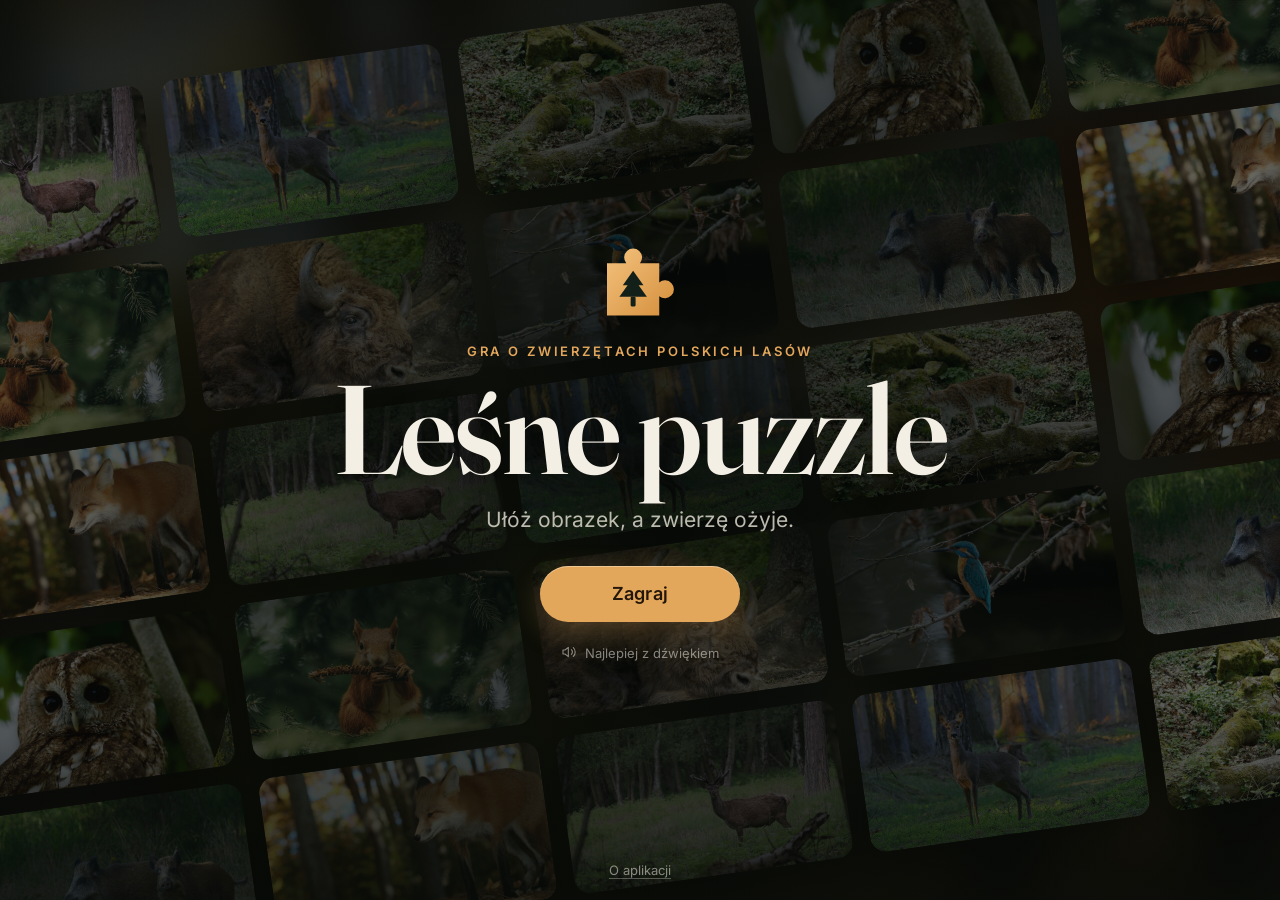
==== commit 20d0f99d: "Własne pliki czcionek zamiast Google Fonts Fraunces i Inter leżą teraz w app/media/czcionki/ razem z" ====
--- a/app/index.html
+++ b/app/index.html
@@ -8,9 +8,6 @@
     <title>Leśne puzzle</title>
     <link rel="icon" href="media/ikona.svg" type="image/svg+xml">
     <link rel="manifest" href="manifest.json">
-    <link rel="preconnect" href="https://fonts.googleapis.com">
-    <link rel="preconnect" href="https://fonts.gstatic.com" crossorigin>
-    <link rel="stylesheet" href="https://fonts.googleapis.com/css2?family=Fraunces:opsz,wght@9..144,500..700&family=Inter:wght@400..600&display=swap">
     <link rel="stylesheet" href="css/podstawa.css">
     <link rel="stylesheet" href="css/tytul.css">
     <link rel="stylesheet" href="css/menu.css">
--- a/app/css/podstawa.css
+++ b/app/css/podstawa.css
@@ -1,4 +1,42 @@
 /* Leśne puzzle: kolory, czcionki, przyciski, tło i okna dialogowe wspólne dla wszystkich ekranów. */
+
+/* Czcionki leżą przy aplikacji, żeby przeglądarka gracza nie łączyła się z Google. Plik latin-ext ma polskie znaki. */
+
+@font-face {
+  font-family: "Fraunces";
+  font-style: normal;
+  font-weight: 500 700;
+  font-display: swap;
+  src: url("../media/czcionki/fraunces-latin-ext.woff2") format("woff2");
+  unicode-range: U+0100-02BA, U+02BD-02C5, U+02C7-02CC, U+02CE-02D7, U+02DD-02FF, U+0304, U+0308, U+0329, U+1D00-1DBF, U+1E00-1E9F, U+1EF2-1EFF, U+2020, U+20A0-20AB, U+20AD-20C4, U+2113, U+2C60-2C7F, U+A720-A7FF;
+}
+
+@font-face {
+  font-family: "Fraunces";
+  font-style: normal;
+  font-weight: 500 700;
+  font-display: swap;
+  src: url("../media/czcionki/fraunces-latin.woff2") format("woff2");
+  unicode-range: U+0000-00FF, U+0131, U+0152-0153, U+02BB-02BC, U+02C6, U+02DA, U+02DC, U+0304, U+0308, U+0329, U+2000-206F, U+20AC, U+2122, U+2191, U+2193, U+2212, U+2215, U+FEFF, U+FFFD;
+}
+
+@font-face {
+  font-family: "Inter";
+  font-style: normal;
+  font-weight: 400 600;
+  font-display: swap;
+  src: url("../media/czcionki/inter-latin-ext.woff2") format("woff2");
+  unicode-range: U+0100-02BA, U+02BD-02C5, U+02C7-02CC, U+02CE-02D7, U+02DD-02FF, U+0304, U+0308, U+0329, U+1D00-1DBF, U+1E00-1E9F, U+1EF2-1EFF, U+2020, U+20A0-20AB, U+20AD-20C4, U+2113, U+2C60-2C7F, U+A720-A7FF;
+}
+
+@font-face {
+  font-family: "Inter";
+  font-style: normal;
+  font-weight: 400 600;
+  font-display: swap;
+  src: url("../media/czcionki/inter-latin.woff2") format("woff2");
+  unicode-range: U+0000-00FF, U+0131, U+0152-0153, U+02BB-02BC, U+02C6, U+02DA, U+02DC, U+0304, U+0308, U+0329, U+2000-206F, U+20AC, U+2122, U+2191, U+2193, U+2212, U+2215, U+FEFF, U+FFFD;
+}
 
 :root {
   --bg: #0b110d;
